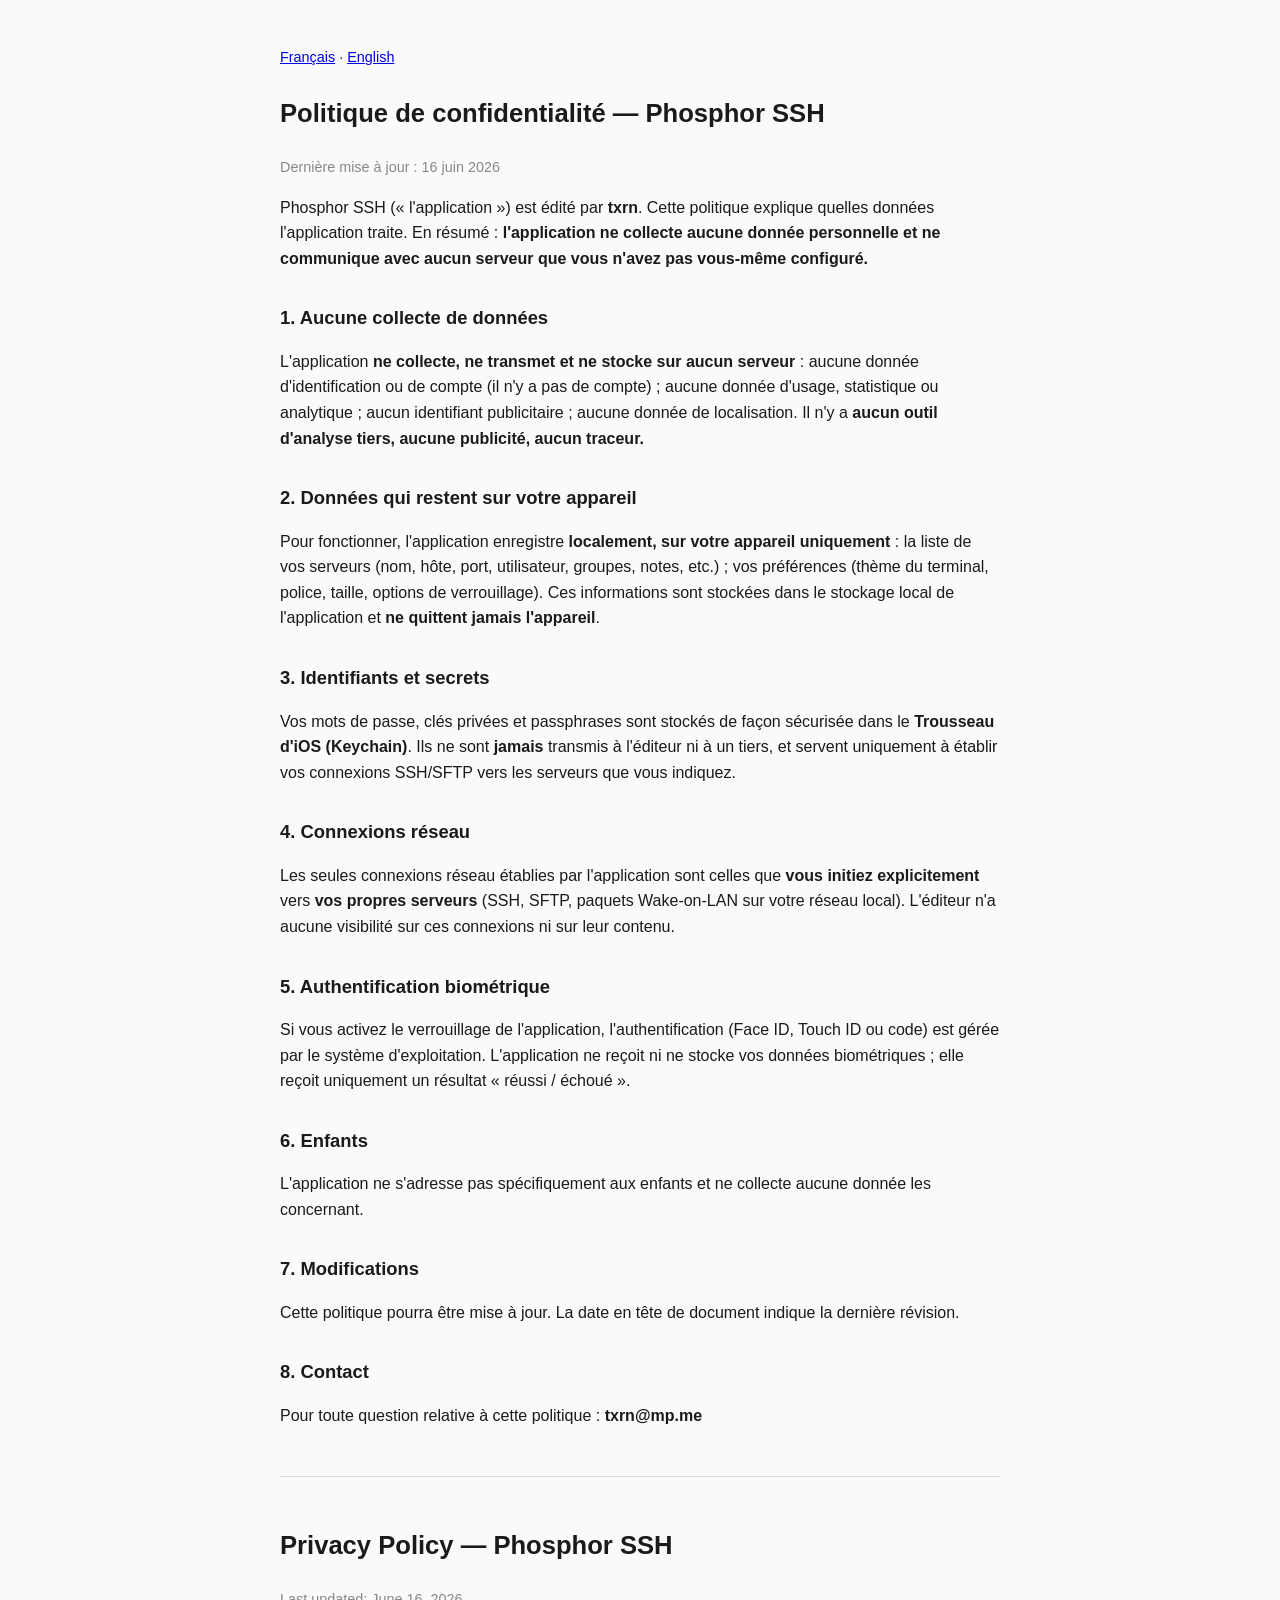
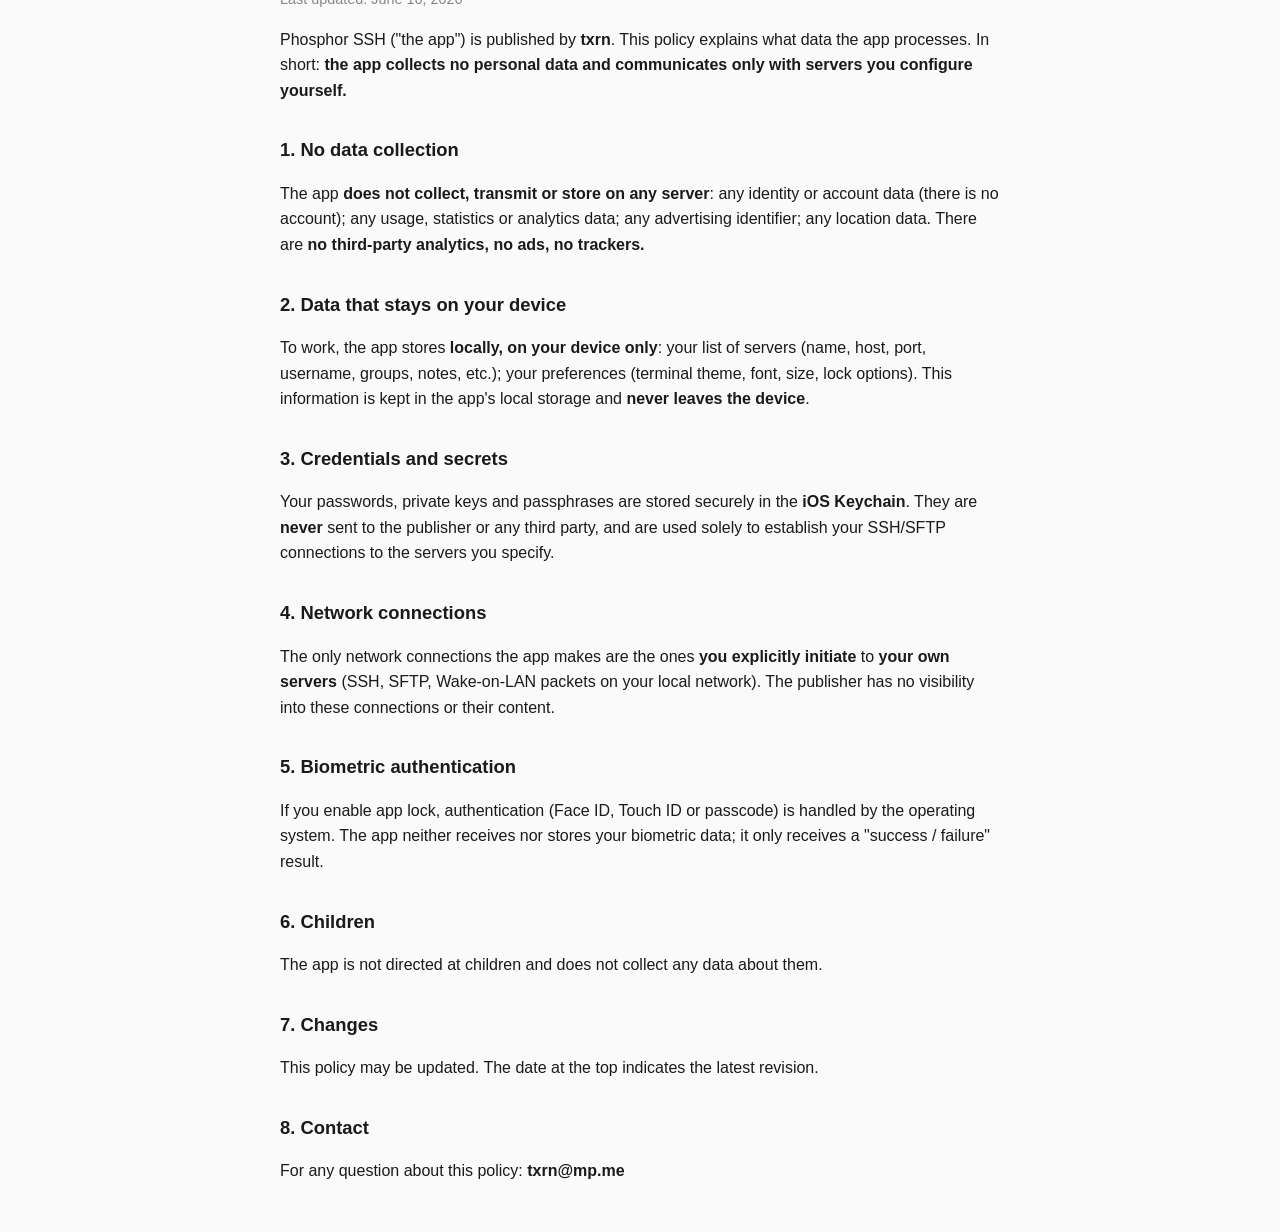
==== privacy.html @ b633c929 "Add Phosphor SSH privacy policy & support pages Co-Authored-By: Claude Opus 4.8 (1M context) <norepl" ====
<!DOCTYPE html>
<html lang="fr">
<head>
<meta charset="utf-8">
<meta name="viewport" content="width=device-width, initial-scale=1">
<title>Politique de confidentialité — Phosphor SSH</title>
<style>
  :root { color-scheme: light dark; }
  body { font-family: -apple-system, BlinkMacSystemFont, "Segoe UI", Roboto, sans-serif;
         max-width: 720px; margin: 0 auto; padding: 2rem 1.25rem; line-height: 1.6;
         color: #1a1a1a; background: #fafafa; }
  @media (prefers-color-scheme: dark) { body { color: #e6e6e6; background: #121212; } a { color: #6fa8ff; } }
  h1 { font-size: 1.6rem; } h2 { font-size: 1.15rem; margin-top: 2rem; }
  .meta { color: #888; font-size: .9rem; }
  hr { border: none; border-top: 1px solid #8884; margin: 3rem 0; }
  .lang-switch { font-size: .9rem; margin-bottom: 1.5rem; }
</style>
</head>
<body>

<p class="lang-switch"><a href="#fr">Français</a> · <a href="#en">English</a></p>

<section id="fr">
<h1>Politique de confidentialité — Phosphor SSH</h1>
<p class="meta">Dernière mise à jour : 16 juin 2026</p>

<p>Phosphor SSH (« l'application ») est édité par <strong>txrn</strong>. Cette politique
explique quelles données l'application traite. En résumé : <strong>l'application ne
collecte aucune donnée personnelle et ne communique avec aucun serveur que vous n'avez
pas vous-même configuré.</strong></p>

<h2>1. Aucune collecte de données</h2>
<p>L'application <strong>ne collecte, ne transmet et ne stocke sur aucun serveur</strong> :
aucune donnée d'identification ou de compte (il n'y a pas de compte) ; aucune donnée
d'usage, statistique ou analytique ; aucun identifiant publicitaire ; aucune donnée de
localisation. Il n'y a <strong>aucun outil d'analyse tiers, aucune publicité, aucun
traceur.</strong></p>

<h2>2. Données qui restent sur votre appareil</h2>
<p>Pour fonctionner, l'application enregistre <strong>localement, sur votre appareil
uniquement</strong> : la liste de vos serveurs (nom, hôte, port, utilisateur, groupes,
notes, etc.) ; vos préférences (thème du terminal, police, taille, options de
verrouillage). Ces informations sont stockées dans le stockage local de l'application et
<strong>ne quittent jamais l'appareil</strong>.</p>

<h2>3. Identifiants et secrets</h2>
<p>Vos mots de passe, clés privées et passphrases sont stockés de façon sécurisée dans le
<strong>Trousseau d'iOS (Keychain)</strong>. Ils ne sont <strong>jamais</strong> transmis
à l'éditeur ni à un tiers, et servent uniquement à établir vos connexions SSH/SFTP vers
les serveurs que vous indiquez.</p>

<h2>4. Connexions réseau</h2>
<p>Les seules connexions réseau établies par l'application sont celles que <strong>vous
initiez explicitement</strong> vers <strong>vos propres serveurs</strong> (SSH, SFTP,
paquets Wake-on-LAN sur votre réseau local). L'éditeur n'a aucune visibilité sur ces
connexions ni sur leur contenu.</p>

<h2>5. Authentification biométrique</h2>
<p>Si vous activez le verrouillage de l'application, l'authentification (Face ID, Touch ID
ou code) est gérée par le système d'exploitation. L'application ne reçoit ni ne stocke vos
données biométriques ; elle reçoit uniquement un résultat « réussi / échoué ».</p>

<h2>6. Enfants</h2>
<p>L'application ne s'adresse pas spécifiquement aux enfants et ne collecte aucune donnée
les concernant.</p>

<h2>7. Modifications</h2>
<p>Cette politique pourra être mise à jour. La date en tête de document indique la
dernière révision.</p>

<h2>8. Contact</h2>
<p>Pour toute question relative à cette politique : <strong>txrn@mp.me</strong></p>
</section>

<hr>

<section id="en">
<h1>Privacy Policy — Phosphor SSH</h1>
<p class="meta">Last updated: June 16, 2026</p>

<p>Phosphor SSH ("the app") is published by <strong>txrn</strong>. This policy explains
what data the app processes. In short: <strong>the app collects no personal data and
communicates only with servers you configure yourself.</strong></p>

<h2>1. No data collection</h2>
<p>The app <strong>does not collect, transmit or store on any server</strong>: any identity
or account data (there is no account); any usage, statistics or analytics data; any
advertising identifier; any location data. There are <strong>no third-party analytics, no
ads, no trackers.</strong></p>

<h2>2. Data that stays on your device</h2>
<p>To work, the app stores <strong>locally, on your device only</strong>: your list of
servers (name, host, port, username, groups, notes, etc.); your preferences (terminal
theme, font, size, lock options). This information is kept in the app's local storage and
<strong>never leaves the device</strong>.</p>

<h2>3. Credentials and secrets</h2>
<p>Your passwords, private keys and passphrases are stored securely in the <strong>iOS
Keychain</strong>. They are <strong>never</strong> sent to the publisher or any third
party, and are used solely to establish your SSH/SFTP connections to the servers you
specify.</p>

<h2>4. Network connections</h2>
<p>The only network connections the app makes are the ones <strong>you explicitly
initiate</strong> to <strong>your own servers</strong> (SSH, SFTP, Wake-on-LAN packets on
your local network). The publisher has no visibility into these connections or their
content.</p>

<h2>5. Biometric authentication</h2>
<p>If you enable app lock, authentication (Face ID, Touch ID or passcode) is handled by the
operating system. The app neither receives nor stores your biometric data; it only
receives a "success / failure" result.</p>

<h2>6. Children</h2>
<p>The app is not directed at children and does not collect any data about them.</p>

<h2>7. Changes</h2>
<p>This policy may be updated. The date at the top indicates the latest revision.</p>

<h2>8. Contact</h2>
<p>For any question about this policy: <strong>txrn@mp.me</strong></p>
</section>

</body>
</html>
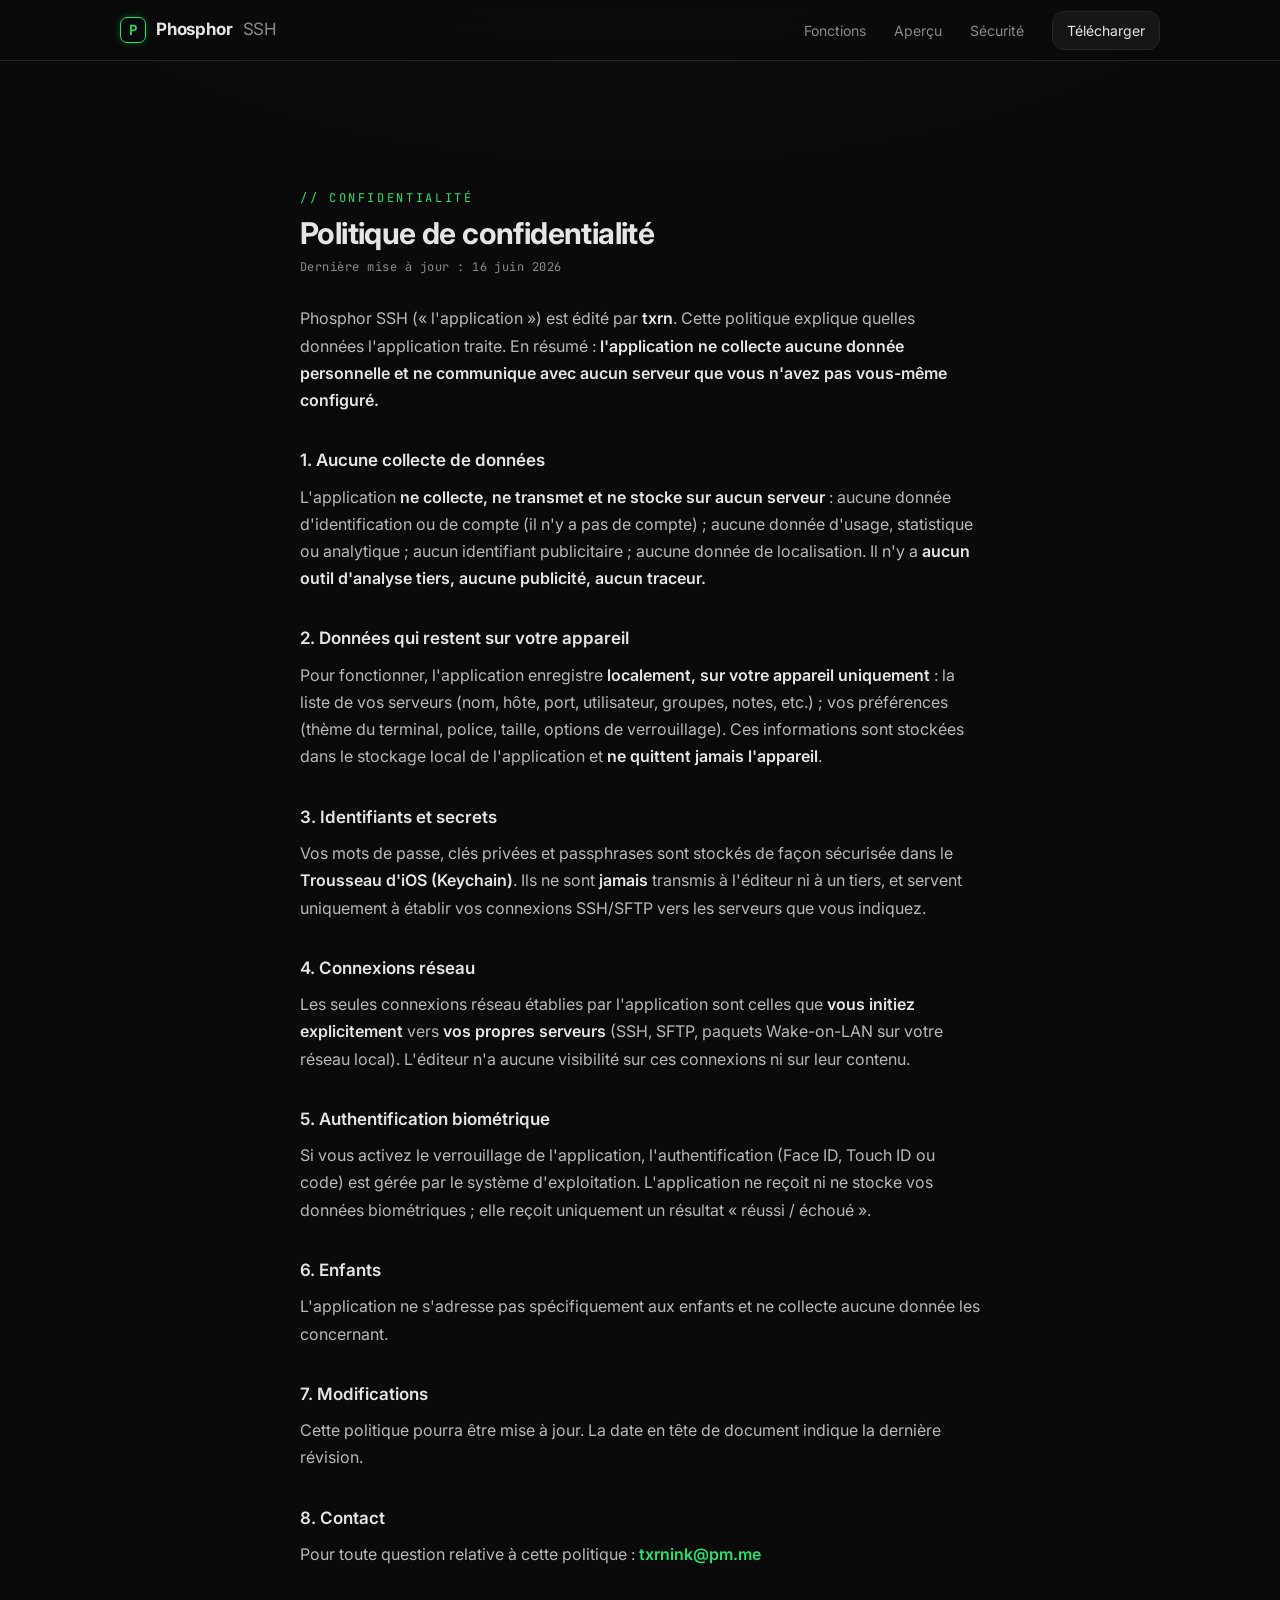
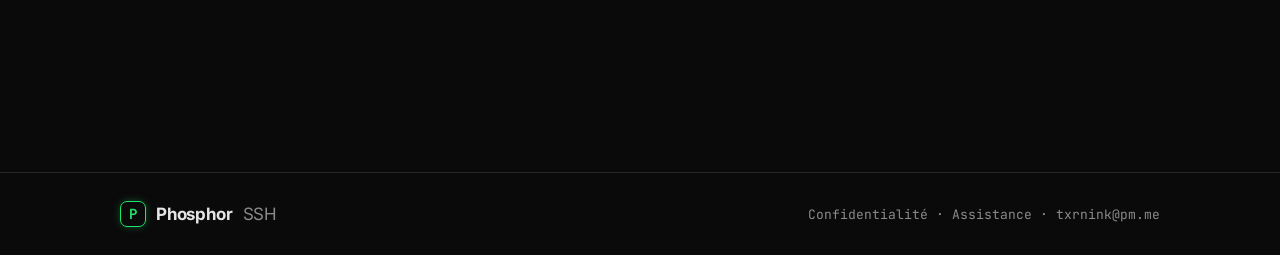
==== commit aa7878a3: "Windows download live: serve 1.0.1 zip from phosphorssh.tech/downloads The Windows tile in the downl" ====
--- a/privacy.html
+++ b/privacy.html
@@ -1,125 +1,116 @@
 <!DOCTYPE html>
 <html lang="fr">
 <head>
-<meta charset="utf-8">
-<meta name="viewport" content="width=device-width, initial-scale=1">
+<meta charset="UTF-8">
+<meta name="viewport" content="width=device-width, initial-scale=1.0">
 <title>Politique de confidentialité — Phosphor SSH</title>
+<meta name="description" content="Phosphor SSH ne collecte aucune donnée personnelle. Tout reste sur votre appareil.">
+<link rel="preconnect" href="https://fonts.googleapis.com">
+<link rel="preconnect" href="https://fonts.gstatic.com" crossorigin>
+<link href="https://fonts.googleapis.com/css2?family=Inter:wght@400;500;600;700&family=JetBrains+Mono:wght@400;500;700&display=swap" rel="stylesheet">
+<link rel="stylesheet" href="styles.css">
 <style>
-  :root { color-scheme: light dark; }
-  body { font-family: -apple-system, BlinkMacSystemFont, "Segoe UI", Roboto, sans-serif;
-         max-width: 720px; margin: 0 auto; padding: 2rem 1.25rem; line-height: 1.6;
-         color: #1a1a1a; background: #fafafa; }
-  @media (prefers-color-scheme: dark) { body { color: #e6e6e6; background: #121212; } a { color: #6fa8ff; } }
-  h1 { font-size: 1.6rem; } h2 { font-size: 1.15rem; margin-top: 2rem; }
-  .meta { color: #888; font-size: .9rem; }
-  hr { border: none; border-top: 1px solid #8884; margin: 3rem 0; }
-  .lang-switch { font-size: .9rem; margin-bottom: 1.5rem; }
+  .doc { max-width: 720px; margin: 0 auto; padding: 56px 20px 96px; }
+  .doc h1 { font-size: 30px; letter-spacing: -.02em; margin: 8px 0 6px; line-height: 1.2; }
+  .doc .meta { color: var(--muted); font-family: var(--mono); font-size: 12px; letter-spacing: .04em; margin-bottom: 28px; }
+  .doc h2 { font-size: 17px; margin: 34px 0 10px; color: var(--text); font-weight: 600; }
+  .doc p { color: #b8b8b8; margin: 0 0 12px; line-height: 1.7; }
+  .doc strong { color: var(--text); font-weight: 600; }
+  .doc a { color: var(--green); }
+  .doc hr { border: none; border-top: 1px solid var(--border); margin: 56px 0; }
+  .lang { font-family: var(--mono); font-size: 11px; letter-spacing: .22em; text-transform: uppercase; margin-bottom: 24px; }
+  .lang a { color: var(--muted); margin-right: 18px; }
+  .lang a:hover { color: var(--text); }
+  footer { border-top: 1px solid var(--border); padding: 28px 0; margin-top: 24px; }
+  footer .wrap { display: flex; align-items: center; justify-content: space-between; flex-wrap: wrap; gap: 14px; }
+  footer .note { color: var(--muted); font-size: 13px; }
+  footer .note a { color: var(--muted); }
+  footer .note a:hover { color: var(--text); }
 </style>
 </head>
 <body>
 
-<p class="lang-switch"><a href="#fr">Français</a> · <a href="#en">English</a></p>
+<header class="nav-top">
+  <div class="wrap">
+    <a class="brand" href="/"><span class="logo">P</span> Phosphor<span style="color:var(--muted);font-weight:400">SSH</span></a>
+    <nav class="nav-links">
+      <a href="/#fonctions">Fonctions</a>
+      <a href="/#apercu">Aperçu</a>
+      <a href="/#securite">Sécurité</a>
+      <a class="ghost-btn" href="/#telecharger">Télécharger</a>
+    </nav>
+  </div>
+</header>
 
-<section id="fr">
-<h1>Politique de confidentialité — Phosphor SSH</h1>
-<p class="meta">Dernière mise à jour : 16 juin 2026</p>
+<main class="doc">
 
-<p>Phosphor SSH (« l'application ») est édité par <strong>txrn</strong>. Cette politique
-explique quelles données l'application traite. En résumé : <strong>l'application ne
-collecte aucune donnée personnelle et ne communique avec aucun serveur que vous n'avez
-pas vous-même configuré.</strong></p>
+  <section id="fr">
+    <div class="eyebrow">// confidentialité</div>
+    <h1>Politique de confidentialité</h1>
+    <p class="meta">Dernière mise à jour : 16 juin 2026</p>
 
-<h2>1. Aucune collecte de données</h2>
-<p>L'application <strong>ne collecte, ne transmet et ne stocke sur aucun serveur</strong> :
-aucune donnée d'identification ou de compte (il n'y a pas de compte) ; aucune donnée
-d'usage, statistique ou analytique ; aucun identifiant publicitaire ; aucune donnée de
-localisation. Il n'y a <strong>aucun outil d'analyse tiers, aucune publicité, aucun
-traceur.</strong></p>
+    <p>Phosphor SSH (« l'application ») est édité par <strong>txrn</strong>. Cette politique
+    explique quelles données l'application traite. En résumé : <strong>l'application ne
+    collecte aucune donnée personnelle et ne communique avec aucun serveur que vous
+    n'avez pas vous-même configuré.</strong></p>
 
-<h2>2. Données qui restent sur votre appareil</h2>
-<p>Pour fonctionner, l'application enregistre <strong>localement, sur votre appareil
-uniquement</strong> : la liste de vos serveurs (nom, hôte, port, utilisateur, groupes,
-notes, etc.) ; vos préférences (thème du terminal, police, taille, options de
-verrouillage). Ces informations sont stockées dans le stockage local de l'application et
-<strong>ne quittent jamais l'appareil</strong>.</p>
+    <h2>1. Aucune collecte de données</h2>
+    <p>L'application <strong>ne collecte, ne transmet et ne stocke sur aucun
+    serveur</strong> : aucune donnée d'identification ou de compte (il n'y a pas de
+    compte) ; aucune donnée d'usage, statistique ou analytique ; aucun identifiant
+    publicitaire ; aucune donnée de localisation. Il n'y a <strong>aucun outil
+    d'analyse tiers, aucune publicité, aucun traceur.</strong></p>
 
-<h2>3. Identifiants et secrets</h2>
-<p>Vos mots de passe, clés privées et passphrases sont stockés de façon sécurisée dans le
-<strong>Trousseau d'iOS (Keychain)</strong>. Ils ne sont <strong>jamais</strong> transmis
-à l'éditeur ni à un tiers, et servent uniquement à établir vos connexions SSH/SFTP vers
-les serveurs que vous indiquez.</p>
+    <h2>2. Données qui restent sur votre appareil</h2>
+    <p>Pour fonctionner, l'application enregistre <strong>localement, sur votre
+    appareil uniquement</strong> : la liste de vos serveurs (nom, hôte, port,
+    utilisateur, groupes, notes, etc.) ; vos préférences (thème du terminal, police,
+    taille, options de verrouillage). Ces informations sont stockées dans le stockage
+    local de l'application et <strong>ne quittent jamais l'appareil</strong>.</p>
 
-<h2>4. Connexions réseau</h2>
-<p>Les seules connexions réseau établies par l'application sont celles que <strong>vous
-initiez explicitement</strong> vers <strong>vos propres serveurs</strong> (SSH, SFTP,
-paquets Wake-on-LAN sur votre réseau local). L'éditeur n'a aucune visibilité sur ces
-connexions ni sur leur contenu.</p>
+    <h2>3. Identifiants et secrets</h2>
+    <p>Vos mots de passe, clés privées et passphrases sont stockés de façon sécurisée
+    dans le <strong>Trousseau d'iOS (Keychain)</strong>. Ils ne sont
+    <strong>jamais</strong> transmis à l'éditeur ni à un tiers, et servent uniquement
+    à établir vos connexions SSH/SFTP vers les serveurs que vous indiquez.</p>
 
-<h2>5. Authentification biométrique</h2>
-<p>Si vous activez le verrouillage de l'application, l'authentification (Face ID, Touch ID
-ou code) est gérée par le système d'exploitation. L'application ne reçoit ni ne stocke vos
-données biométriques ; elle reçoit uniquement un résultat « réussi / échoué ».</p>
+    <h2>4. Connexions réseau</h2>
+    <p>Les seules connexions réseau établies par l'application sont celles que
+    <strong>vous initiez explicitement</strong> vers <strong>vos propres
+    serveurs</strong> (SSH, SFTP, paquets Wake-on-LAN sur votre réseau local).
+    L'éditeur n'a aucune visibilité sur ces connexions ni sur leur contenu.</p>
 
-<h2>6. Enfants</h2>
-<p>L'application ne s'adresse pas spécifiquement aux enfants et ne collecte aucune donnée
-les concernant.</p>
+    <h2>5. Authentification biométrique</h2>
+    <p>Si vous activez le verrouillage de l'application, l'authentification (Face ID,
+    Touch ID ou code) est gérée par le système d'exploitation. L'application ne reçoit
+    ni ne stocke vos données biométriques ; elle reçoit uniquement un résultat
+    « réussi / échoué ».</p>
 
-<h2>7. Modifications</h2>
-<p>Cette politique pourra être mise à jour. La date en tête de document indique la
-dernière révision.</p>
+    <h2>6. Enfants</h2>
+    <p>L'application ne s'adresse pas spécifiquement aux enfants et ne collecte aucune
+    donnée les concernant.</p>
 
-<h2>8. Contact</h2>
-<p>Pour toute question relative à cette politique : <strong>txrn@mp.me</strong></p>
-</section>
+    <h2>7. Modifications</h2>
+    <p>Cette politique pourra être mise à jour. La date en tête de document indique la
+    dernière révision.</p>
 
-<hr>
+    <h2>8. Contact</h2>
+    <p>Pour toute question relative à cette politique :
+    <strong><a href="mailto:txrnink@pm.me">txrnink@pm.me</a></strong></p>
+  </section>
 
-<section id="en">
-<h1>Privacy Policy — Phosphor SSH</h1>
-<p class="meta">Last updated: June 16, 2026</p>
+</main>
 
-<p>Phosphor SSH ("the app") is published by <strong>txrn</strong>. This policy explains
-what data the app processes. In short: <strong>the app collects no personal data and
-communicates only with servers you configure yourself.</strong></p>
-
-<h2>1. No data collection</h2>
-<p>The app <strong>does not collect, transmit or store on any server</strong>: any identity
-or account data (there is no account); any usage, statistics or analytics data; any
-advertising identifier; any location data. There are <strong>no third-party analytics, no
-ads, no trackers.</strong></p>
-
-<h2>2. Data that stays on your device</h2>
-<p>To work, the app stores <strong>locally, on your device only</strong>: your list of
-servers (name, host, port, username, groups, notes, etc.); your preferences (terminal
-theme, font, size, lock options). This information is kept in the app's local storage and
-<strong>never leaves the device</strong>.</p>
-
-<h2>3. Credentials and secrets</h2>
-<p>Your passwords, private keys and passphrases are stored securely in the <strong>iOS
-Keychain</strong>. They are <strong>never</strong> sent to the publisher or any third
-party, and are used solely to establish your SSH/SFTP connections to the servers you
-specify.</p>
-
-<h2>4. Network connections</h2>
-<p>The only network connections the app makes are the ones <strong>you explicitly
-initiate</strong> to <strong>your own servers</strong> (SSH, SFTP, Wake-on-LAN packets on
-your local network). The publisher has no visibility into these connections or their
-content.</p>
-
-<h2>5. Biometric authentication</h2>
-<p>If you enable app lock, authentication (Face ID, Touch ID or passcode) is handled by the
-operating system. The app neither receives nor stores your biometric data; it only
-receives a "success / failure" result.</p>
-
-<h2>6. Children</h2>
-<p>The app is not directed at children and does not collect any data about them.</p>
-
-<h2>7. Changes</h2>
-<p>This policy may be updated. The date at the top indicates the latest revision.</p>
-
-<h2>8. Contact</h2>
-<p>For any question about this policy: <strong>txrn@mp.me</strong></p>
-</section>
+<footer>
+  <div class="wrap">
+    <a class="brand" href="/"><span class="logo">P</span> Phosphor<span style="color:var(--muted);font-weight:400">SSH</span></a>
+    <p class="note">
+      <a href="/privacy.html">Confidentialité</a> ·
+      <a href="/support.html">Assistance</a> ·
+      <a href="mailto:txrnink@pm.me">txrnink@pm.me</a>
+    </p>
+  </div>
+</footer>
 
 </body>
 </html>
--- a/styles.css
+++ b/styles.css
@@ -0,0 +1,386 @@
+/* ============================================================================
+   Phosphor SSH — site vitrine
+   Fidèle au design system validé (docs/design-system.md + mockup).
+   Vert réservé à l'accent / l'état connecté / le terminal. Interface neutre.
+   ============================================================================ */
+
+:root {
+  --bg: #0A0A0A;
+  --surface: #161616;
+  --surface-2: #1d1d1d;
+  --border: #262626;
+  --text: #E5E5E5;
+  --muted: #8A8A8A;
+  --green: #22E36B;
+  --term-green: #33FF77;
+  --error: #FF5555;
+  --amber: #F5A623;
+  --path: #7fd0ff;
+  --violet: #c77dff;
+
+  --ui: 'Inter', -apple-system, BlinkMacSystemFont, 'Segoe UI', sans-serif;
+  --mono: 'JetBrains Mono', 'SFMono-Regular', 'Cascadia Code', Consolas, monospace;
+
+  --maxw: 1080px;
+  --r-card: 14px;
+  --r-field: 11px;
+  --r-btn: 12px;
+
+  /* signature glow */
+  --glow: 0 0 18px -6px rgba(34, 227, 107, .45);
+}
+
+* { box-sizing: border-box; margin: 0; padding: 0; }
+
+html { scroll-behavior: smooth; }
+
+body {
+  background:
+    radial-gradient(1200px 600px at 50% -10%, rgba(34, 227, 107, .06), transparent 60%),
+    var(--bg);
+  color: var(--text);
+  font-family: var(--ui);
+  -webkit-font-smoothing: antialiased;
+  line-height: 1.5;
+  min-height: 100vh;
+}
+
+.wrap { max-width: var(--maxw); margin: 0 auto; padding: 0 20px; }
+
+a { color: inherit; text-decoration: none; }
+
+/* keyboard focus visible (a11y) */
+a:focus-visible,
+button:focus-visible {
+  outline: 2px solid var(--green);
+  outline-offset: 3px;
+  border-radius: 6px;
+}
+
+.eyebrow {
+  font-family: var(--mono);
+  font-size: 12px;
+  letter-spacing: .22em;
+  text-transform: uppercase;
+  color: var(--green);
+}
+
+/* ============================================================================
+   Top navigation
+   ============================================================================ */
+.nav-top {
+  position: sticky;
+  top: 0;
+  z-index: 50;
+  backdrop-filter: blur(12px);
+  background: rgba(10, 10, 10, .72);
+  border-bottom: 1px solid var(--border);
+}
+.nav-top .wrap {
+  display: flex;
+  align-items: center;
+  justify-content: space-between;
+  height: 60px;
+}
+.brand { display: flex; align-items: center; gap: 10px; font-weight: 700; font-size: 17px; letter-spacing: -.01em; }
+.logo {
+  width: 26px; height: 26px; border-radius: 7px;
+  border: 1.5px solid var(--green);
+  display: flex; align-items: center; justify-content: center;
+  font-family: var(--mono); color: var(--green); font-size: 14px; font-weight: 700;
+  box-shadow: 0 0 10px -2px rgba(34, 227, 107, .5);
+}
+.nav-links { display: flex; align-items: center; gap: 28px; }
+.nav-links a { color: var(--muted); font-size: 14px; transition: color .15s ease; }
+.nav-links a:hover { color: var(--text); }
+.nav-links .ghost-btn {
+  border: 1px solid var(--border);
+  background: var(--surface);
+  padding: 8px 14px;
+  border-radius: var(--r-btn);
+  color: var(--text);
+}
+.nav-links .ghost-btn:hover { border-color: rgba(34, 227, 107, .45); }
+@media (max-width: 640px) { .nav-links a:not(.ghost-btn) { display: none; } }
+
+/* ============================================================================
+   Hero
+   ============================================================================ */
+.hero { padding: 96px 0 64px; text-align: center; }
+.hero .eyebrow { margin-bottom: 20px; }
+.hero h1 {
+  font-size: clamp(40px, 8vw, 76px);
+  font-weight: 700;
+  letter-spacing: -.03em;
+  line-height: 1.02;
+}
+.hero h1 .cursor {
+  display: inline-block;
+  width: .07em; height: .92em;
+  background: var(--green);
+  vertical-align: -.06em;
+  margin-left: .06em;
+  box-shadow: 0 0 14px rgba(34, 227, 107, .7);
+  animation: blink 1.1s steps(1) infinite;
+}
+@keyframes blink { 50% { opacity: 0; } }
+
+.hero .lede {
+  color: var(--muted);
+  font-size: 17px;
+  max-width: 600px;
+  margin: 22px auto 0;
+}
+.hero .cta { display: flex; gap: 12px; justify-content: center; flex-wrap: wrap; margin-top: 36px; }
+
+.btn {
+  display: inline-flex; align-items: center; gap: 9px;
+  font-size: 15px; font-weight: 600;
+  padding: 13px 22px; border-radius: var(--r-btn);
+  border: 1px solid transparent;
+  transition: transform .12s ease, box-shadow .2s ease, border-color .2s ease;
+}
+.btn .ic { font-family: var(--mono); }
+.btn-primary {
+  background: var(--green); color: #03150b;
+  box-shadow: 0 10px 30px -8px rgba(34, 227, 107, .6);
+}
+.btn-primary:hover { transform: translateY(-2px); box-shadow: 0 14px 40px -8px rgba(34, 227, 107, .7); }
+.btn-ghost { background: var(--surface); border-color: var(--border); color: var(--text); }
+.btn-ghost:hover { border-color: rgba(34, 227, 107, .45); }
+
+.hero .platforms {
+  margin-top: 22px;
+  font-family: var(--mono);
+  font-size: 12px;
+  color: var(--muted);
+  letter-spacing: .04em;
+}
+.hero .platforms b { color: var(--text); font-weight: 500; }
+
+/* palette strip */
+.tokens { display: flex; flex-wrap: wrap; gap: 10px; justify-content: center; margin-top: 44px; }
+.swatch {
+  display: flex; align-items: center; gap: 9px;
+  background: var(--surface); border: 1px solid var(--border);
+  border-radius: 10px; padding: 8px 12px; font-size: 12px;
+}
+.swatch .chip { width: 16px; height: 16px; border-radius: 5px; flex: none; }
+.swatch .hex { font-family: var(--mono); color: var(--muted); }
+
+/* ============================================================================
+   Section scaffolding
+   ============================================================================ */
+section { padding: 72px 0; }
+.section-head { max-width: 620px; margin-bottom: 44px; }
+.section-head.center { margin-left: auto; margin-right: auto; text-align: center; }
+.section-head h2 { font-size: clamp(26px, 4vw, 36px); font-weight: 700; letter-spacing: -.02em; margin: 12px 0 10px; }
+.section-head p { color: var(--muted); font-size: 15px; }
+
+/* ============================================================================
+   Feature grid
+   ============================================================================ */
+.features {
+  display: grid;
+  grid-template-columns: repeat(3, 1fr);
+  gap: 14px;
+}
+@media (max-width: 860px) { .features { grid-template-columns: repeat(2, 1fr); } }
+@media (max-width: 560px) { .features { grid-template-columns: 1fr; } }
+
+.feature {
+  background: var(--surface);
+  border: 1px solid var(--border);
+  border-radius: var(--r-card);
+  padding: 22px;
+  transition: border-color .2s ease, transform .2s ease;
+}
+.feature:hover { border-color: rgba(34, 227, 107, .35); transform: translateY(-3px); }
+.feature .ic {
+  width: 40px; height: 40px; border-radius: 10px;
+  background: var(--surface-2); border: 1px solid var(--border);
+  display: flex; align-items: center; justify-content: center;
+  font-family: var(--mono); font-size: 19px; color: var(--green);
+  margin-bottom: 16px;
+}
+.feature h3 { font-size: 16px; font-weight: 600; margin-bottom: 8px; }
+.feature p { color: var(--muted); font-size: 14px; }
+
+/* ============================================================================
+   Showcase — phone mockups (faithful to the validated mockup)
+   ============================================================================ */
+.phones { display: flex; flex-wrap: wrap; gap: 44px; justify-content: center; }
+.col { display: flex; flex-direction: column; align-items: center; gap: 14px; }
+.caption { font-family: var(--mono); font-size: 12px; color: var(--muted); letter-spacing: .05em; }
+
+.phone {
+  width: 300px; height: 620px; border-radius: 42px;
+  background: #000; padding: 11px; border: 1px solid #1f1f1f;
+  box-shadow: 0 30px 60px -20px rgba(0, 0, 0, .8), 0 0 0 1px rgba(255, 255, 255, .02) inset;
+  position: relative;
+}
+.screen {
+  width: 100%; height: 100%; border-radius: 32px; overflow: hidden;
+  background: var(--bg); display: flex; flex-direction: column; position: relative;
+}
+.notch {
+  position: absolute; top: 0; left: 50%; transform: translateX(-50%);
+  width: 120px; height: 26px; background: #000; border-radius: 0 0 16px 16px; z-index: 20;
+}
+.statusbar {
+  height: 42px; flex: none; display: flex; align-items: flex-end; justify-content: space-between;
+  padding: 0 22px 6px; font-size: 12px; font-weight: 600; color: var(--text);
+}
+.topbar { padding: 6px 18px 14px; display: flex; align-items: center; justify-content: space-between; }
+.s-brand { display: flex; align-items: center; gap: 9px; font-weight: 700; font-size: 18px; letter-spacing: -.01em; }
+.icon-btn {
+  width: 34px; height: 34px; border-radius: 9px; background: var(--surface);
+  border: 1px solid var(--border); color: var(--muted);
+  display: flex; align-items: center; justify-content: center; font-size: 18px;
+}
+.search {
+  margin: 0 18px 16px; display: flex; align-items: center; gap: 9px;
+  background: var(--surface); border: 1px solid var(--border); border-radius: 11px;
+  padding: 10px 13px; color: var(--muted); font-size: 14px;
+}
+.s-body { flex: 1; overflow: hidden; padding: 0 18px; }
+.grouplabel {
+  font-family: var(--mono); font-size: 11px; letter-spacing: .15em; text-transform: uppercase;
+  color: var(--muted); margin: 6px 2px 10px;
+}
+.card {
+  background: var(--surface); border: 1px solid var(--border); border-radius: 14px;
+  padding: 13px 14px; display: flex; align-items: center; gap: 13px; margin-bottom: 10px;
+}
+.card.live { border-color: rgba(34, 227, 107, .45); box-shadow: var(--glow); }
+.dot { width: 11px; height: 11px; border-radius: 50%; flex: none; }
+.meta { flex: 1; min-width: 0; }
+.meta .name { font-weight: 600; font-size: 15px; }
+.meta .sub { font-family: var(--mono); font-size: 12px; color: var(--muted); white-space: nowrap; overflow: hidden; text-overflow: ellipsis; }
+.pill {
+  font-family: var(--mono); font-size: 10px; letter-spacing: .08em; text-transform: uppercase;
+  color: var(--green); border: 1px solid rgba(34, 227, 107, .4); border-radius: 999px;
+  padding: 3px 8px; flex: none;
+}
+.pill.off { color: var(--muted); border-color: var(--border); }
+.fab {
+  position: absolute; right: 20px; bottom: 84px; width: 54px; height: 54px; border-radius: 17px;
+  background: var(--green); color: #03150b; font-size: 28px; font-weight: 600;
+  display: flex; align-items: center; justify-content: center;
+  box-shadow: 0 10px 30px -6px rgba(34, 227, 107, .6);
+}
+.s-nav {
+  flex: none; height: 64px; border-top: 1px solid var(--border);
+  display: flex; align-items: center; justify-content: space-around; padding-bottom: 8px;
+  background: rgba(10, 10, 10, .7);
+}
+.s-nav .item { display: flex; flex-direction: column; align-items: center; gap: 3px; font-size: 10px; color: var(--muted); }
+.s-nav .item.active { color: var(--green); }
+.s-nav .glyph { font-size: 20px; }
+
+/* form screen bits */
+.field { margin-bottom: 14px; }
+.field label {
+  display: block; font-size: 11px; font-family: var(--mono); letter-spacing: .08em;
+  text-transform: uppercase; color: var(--muted); margin: 0 2px 6px;
+}
+.input {
+  background: var(--surface); border: 1px solid var(--border); border-radius: 11px;
+  padding: 11px 13px; font-size: 14px; color: var(--text); font-family: var(--mono);
+}
+.input.placeholder { color: var(--muted); }
+.row2 { display: flex; gap: 10px; }
+.row2 .field { flex: 1; }
+.seg { display: flex; background: var(--surface); border: 1px solid var(--border); border-radius: 11px; padding: 4px; gap: 4px; }
+.seg span { flex: 1; text-align: center; font-size: 13px; padding: 7px; border-radius: 8px; color: var(--muted); }
+.seg span.on { background: var(--surface-2); color: var(--green); border: 1px solid rgba(34, 227, 107, .35); }
+.colors { display: flex; gap: 10px; padding: 2px; }
+.colors .c { width: 26px; height: 26px; border-radius: 8px; }
+.colors .c.sel { box-shadow: 0 0 0 2px var(--bg), 0 0 0 4px var(--green); }
+.savebtn {
+  margin-top: 6px; background: var(--green); color: #03150b; font-weight: 600;
+  text-align: center; border-radius: 12px; padding: 13px; font-size: 15px;
+  box-shadow: 0 8px 24px -8px rgba(34, 227, 107, .6);
+}
+
+/* terminal screen */
+.term-head { padding: 8px 16px; display: flex; align-items: center; gap: 10px; border-bottom: 1px solid var(--border); }
+.term-head .back { color: var(--muted); font-size: 20px; }
+.term-head .t-name { font-weight: 600; font-size: 14px; }
+.term-head .t-sub { font-family: var(--mono); font-size: 11px; color: var(--green); }
+.term {
+  flex: 1; background: #070707; font-family: var(--mono); font-size: 11.5px; line-height: 1.7;
+  padding: 14px; color: var(--term-green); overflow: hidden; text-shadow: 0 0 6px rgba(51, 255, 119, .35);
+}
+.term .dim { color: #1f8f4d; text-shadow: none; }
+.term .user { color: var(--term-green); }
+.term .path { color: var(--path); text-shadow: none; }
+.term .blink-cur {
+  display: inline-block; width: 8px; height: 15px; background: var(--term-green);
+  vertical-align: -3px; margin-left: 2px; animation: blink 1.1s steps(1) infinite;
+  box-shadow: 0 0 8px rgba(51, 255, 119, .7);
+}
+.keybar { flex: none; display: flex; gap: 6px; padding: 9px 10px; border-top: 1px solid var(--border); background: var(--surface); overflow: hidden; }
+.key { font-family: var(--mono); font-size: 12px; color: var(--text); background: var(--surface-2); border: 1px solid var(--border); border-radius: 8px; padding: 8px 11px; }
+.key.accent { color: var(--green); border-color: rgba(34, 227, 107, .35); }
+
+/* ============================================================================
+   Security / local-first band
+   ============================================================================ */
+.band {
+  background: var(--surface);
+  border: 1px solid var(--border);
+  border-radius: 20px;
+  padding: 48px;
+  display: grid;
+  grid-template-columns: 1.1fr 1fr;
+  gap: 40px;
+  align-items: center;
+}
+@media (max-width: 760px) { .band { grid-template-columns: 1fr; padding: 32px; } }
+.band h2 { font-size: 28px; font-weight: 700; letter-spacing: -.02em; margin: 12px 0 14px; }
+.band p { color: var(--muted); font-size: 15px; margin-bottom: 12px; }
+.band ul { list-style: none; display: flex; flex-direction: column; gap: 12px; }
+.band li { display: flex; gap: 11px; align-items: flex-start; font-size: 14px; }
+.band li .tick { color: var(--green); font-family: var(--mono); flex: none; }
+.code-card {
+  background: #070707; border: 1px solid var(--border); border-radius: 14px;
+  padding: 18px; font-family: var(--mono); font-size: 12.5px; line-height: 1.85;
+  color: var(--term-green); text-shadow: 0 0 6px rgba(51, 255, 119, .25);
+  overflow-x: auto;
+}
+.code-card .dim { color: #1f8f4d; text-shadow: none; }
+.code-card .c-path { color: var(--path); text-shadow: none; }
+.code-card .c-key { color: var(--amber); text-shadow: none; }
+
+/* ============================================================================
+   Download / platforms
+   ============================================================================ */
+.dl-grid { display: grid; grid-template-columns: repeat(3, 1fr); gap: 14px; }
+@media (max-width: 760px) { .dl-grid { grid-template-columns: 1fr; } }
+.dl {
+  background: var(--surface); border: 1px solid var(--border); border-radius: var(--r-card);
+  padding: 24px; text-align: center;
+}
+.dl .os { font-family: var(--mono); font-size: 28px; color: var(--green); margin-bottom: 12px; }
+.dl h3 { font-size: 17px; font-weight: 600; margin-bottom: 6px; }
+.dl .sub { font-family: var(--mono); font-size: 12px; color: var(--muted); margin-bottom: 18px; }
+.dl .status {
+  display: inline-block; font-family: var(--mono); font-size: 11px; letter-spacing: .08em;
+  text-transform: uppercase; padding: 7px 14px; border-radius: 999px;
+  border: 1px solid var(--border); color: var(--muted);
+}
+.dl .status.soon { color: var(--amber); border-color: rgba(245, 166, 35, .4); }
+
+/* ============================================================================
+   Footer
+   ============================================================================ */
+footer { border-top: 1px solid var(--border); padding: 40px 0; margin-top: 40px; }
+footer .wrap { display: flex; align-items: center; justify-content: space-between; flex-wrap: wrap; gap: 16px; }
+footer .note { font-family: var(--mono); font-size: 12px; color: var(--muted); }
+footer .note .green { color: var(--green); }
+
+/* reduced motion */
+@media (prefers-reduced-motion: reduce) {
+  * { animation: none !important; scroll-behavior: auto !important; transition: none !important; }
+}
